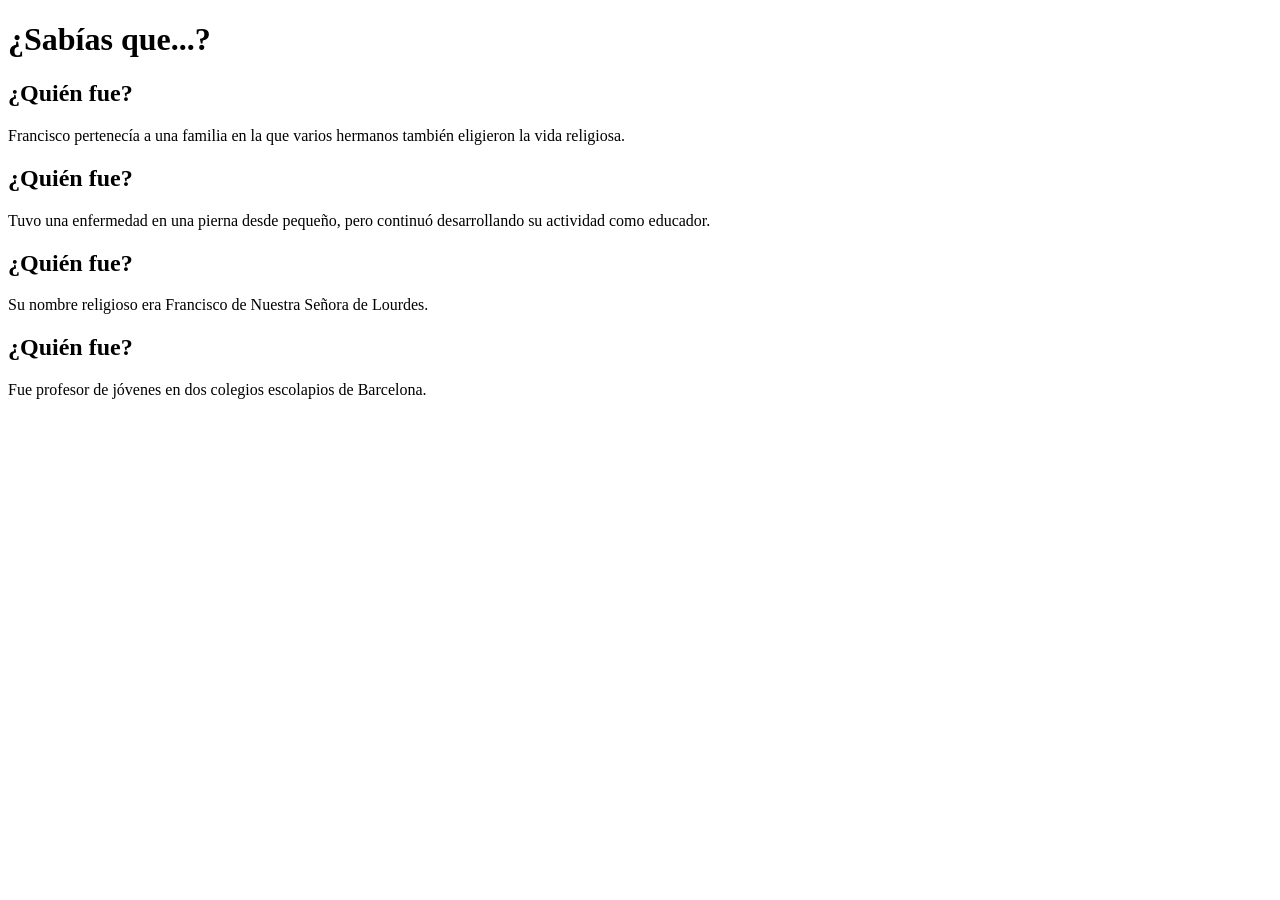
==== Pages/datos.html @ e95c7c8f "Add files via upload" ====
<!DOCTYPE html>
<html lang="en">
<head>
    <meta charset="UTF-8">
    <meta http-equiv="X-UA-Compatible" content="IE=edge">
    <meta name="viewport" content="width=device-width, initial-scale=1.0">
    <title>Document</title>
</head>
<body>
    <h1>¿Sabías que...?</h1>
    <div class="card">
                        
        <h2>¿Quién fue?</h2>
        <p>Francisco pertenecía a una familia en la que varios hermanos también eligieron la vida religiosa.</p>
     </div>
     <div class="card">
                        
        <h2>¿Quién fue?</h2>
        <p>Tuvo una enfermedad en una pierna desde pequeño, pero continuó desarrollando su actividad como educador.</p>
     </div>
     <div class="card">
                        
        <h2>¿Quién fue?</h2>
        <p>Su nombre religioso era Francisco de Nuestra Señora de Lourdes. </p>
     </div>
     <div class="card">
                        
        <h2>¿Quién fue?</h2>
        <p>Fue profesor de jóvenes en dos colegios escolapios de Barcelona.</p>
     </div>
</body>
</html>
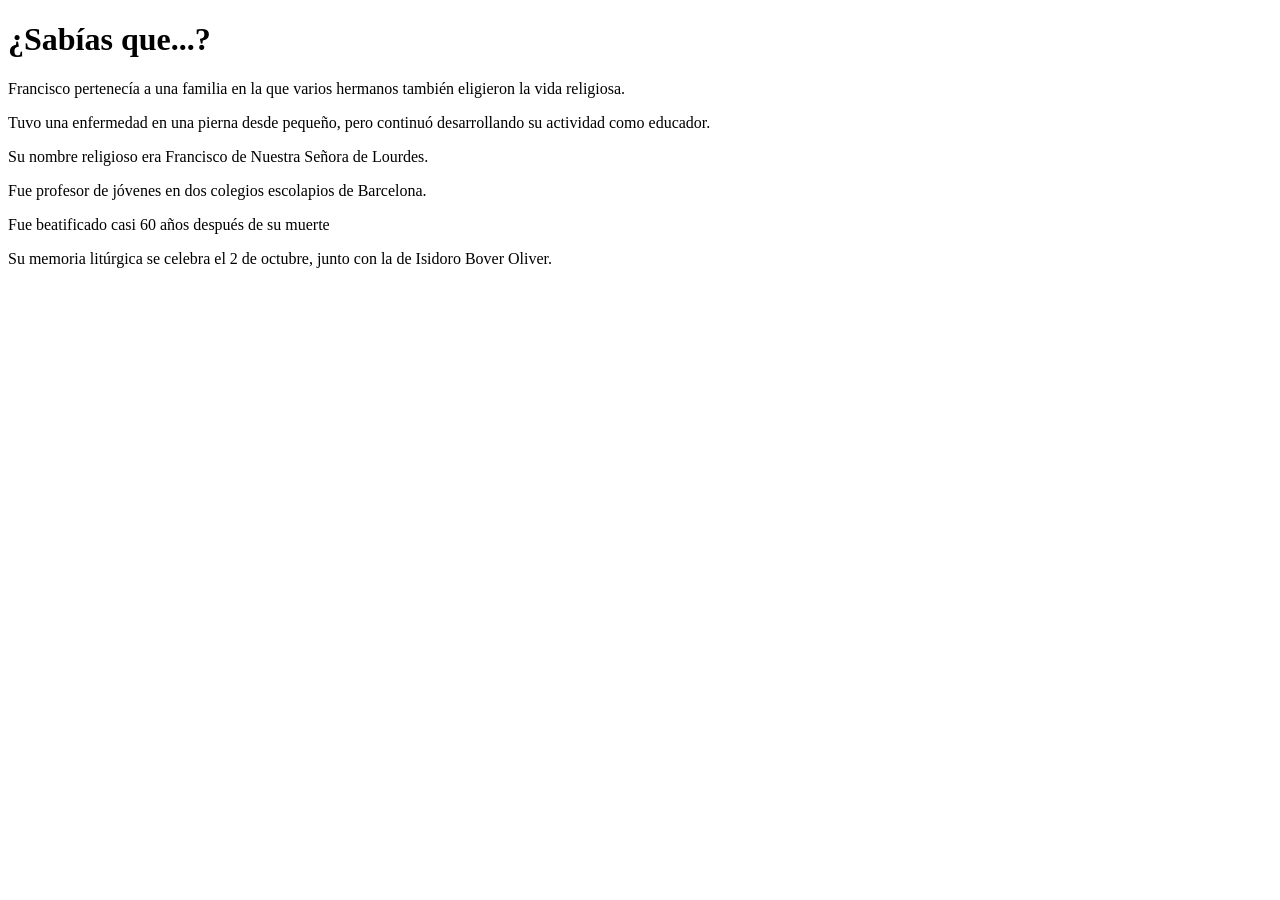
==== commit a12f04c8: "Add files via upload" ====
--- a/Pages/datos.html
+++ b/Pages/datos.html
@@ -8,25 +8,32 @@
 </head>
 <body>
     <h1>¿Sabías que...?</h1>
+
     <div class="card">
-                        
-        <h2>¿Quién fue?</h2>
         <p>Francisco pertenecía a una familia en la que varios hermanos también eligieron la vida religiosa.</p>
      </div>
+
+     <div class="card">
+        <p>Tuvo una enfermedad en una pierna desde pequeño, pero continuó desarrollando su actividad como educador.</p>
+     </div>
+
+     <div class="card">
+        <p>Su nombre religioso era Francisco de Nuestra Señora de Lourdes. </p>
+     </div>
+
      <div class="card">
                         
-        <h2>¿Quién fue?</h2>
-        <p>Tuvo una enfermedad en una pierna desde pequeño, pero continuó desarrollando su actividad como educador.</p>
-     </div>
-     <div class="card">
-                        
-        <h2>¿Quién fue?</h2>
-        <p>Su nombre religioso era Francisco de Nuestra Señora de Lourdes. </p>
-     </div>
-     <div class="card">
-                        
-        <h2>¿Quién fue?</h2>
         <p>Fue profesor de jóvenes en dos colegios escolapios de Barcelona.</p>
      </div>
+
+     <div class="card">
+             <p>Fue beatificado casi 60 años después de su muerte</p>           
+        
+    </div>
+
+    <div class="card">
+             <p>Su memoria litúrgica se celebra el 2 de octubre, junto con la de Isidoro Bover Oliver.</p>           
+        
+    </div>
 </body>
 </html>
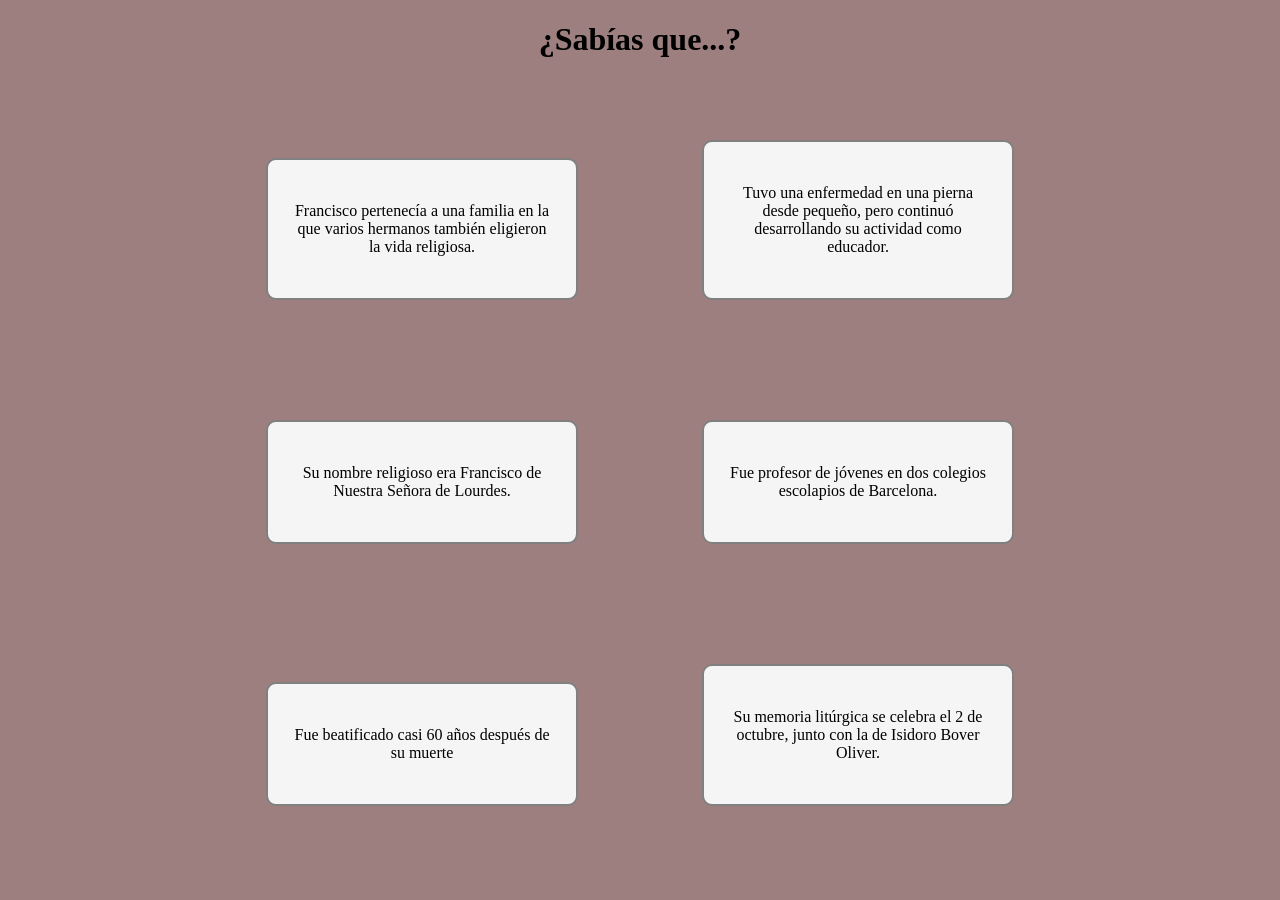
==== commit 8c0428b7: "Add files via upload" ====
--- a/Pages/datos.html
+++ b/Pages/datos.html
@@ -5,11 +5,13 @@
     <meta http-equiv="X-UA-Compatible" content="IE=edge">
     <meta name="viewport" content="width=device-width, initial-scale=1.0">
     <title>Document</title>
-</head>
+    <link rel="stylesheet" href="proyecto.css" 
+ </head>
 <body>
-    <h1>¿Sabías que...?</h1>
+    <h1>¿Sabías que...?</h1> 
 
     <div class="card">
+       
         <p>Francisco pertenecía a una familia en la que varios hermanos también eligieron la vida religiosa.</p>
      </div>
 
--- a/Pages/proyecto.css
+++ b/Pages/proyecto.css
@@ -0,0 +1,17 @@
+body{text-align:center;}
+
+.card{
+    width:20%;
+    margin:60px ;
+    padding:26px;
+    border:2px solid gray;
+    border-radius:10px;
+    background-color:#f5f5f5;
+    text-align:center;
+    display:inline-block;
+    }
+
+
+        body {font-family: 'Times New Roman', Times, serif; margin: 0;padding: 0; background-color: #9d7f7f;}
+       
+      
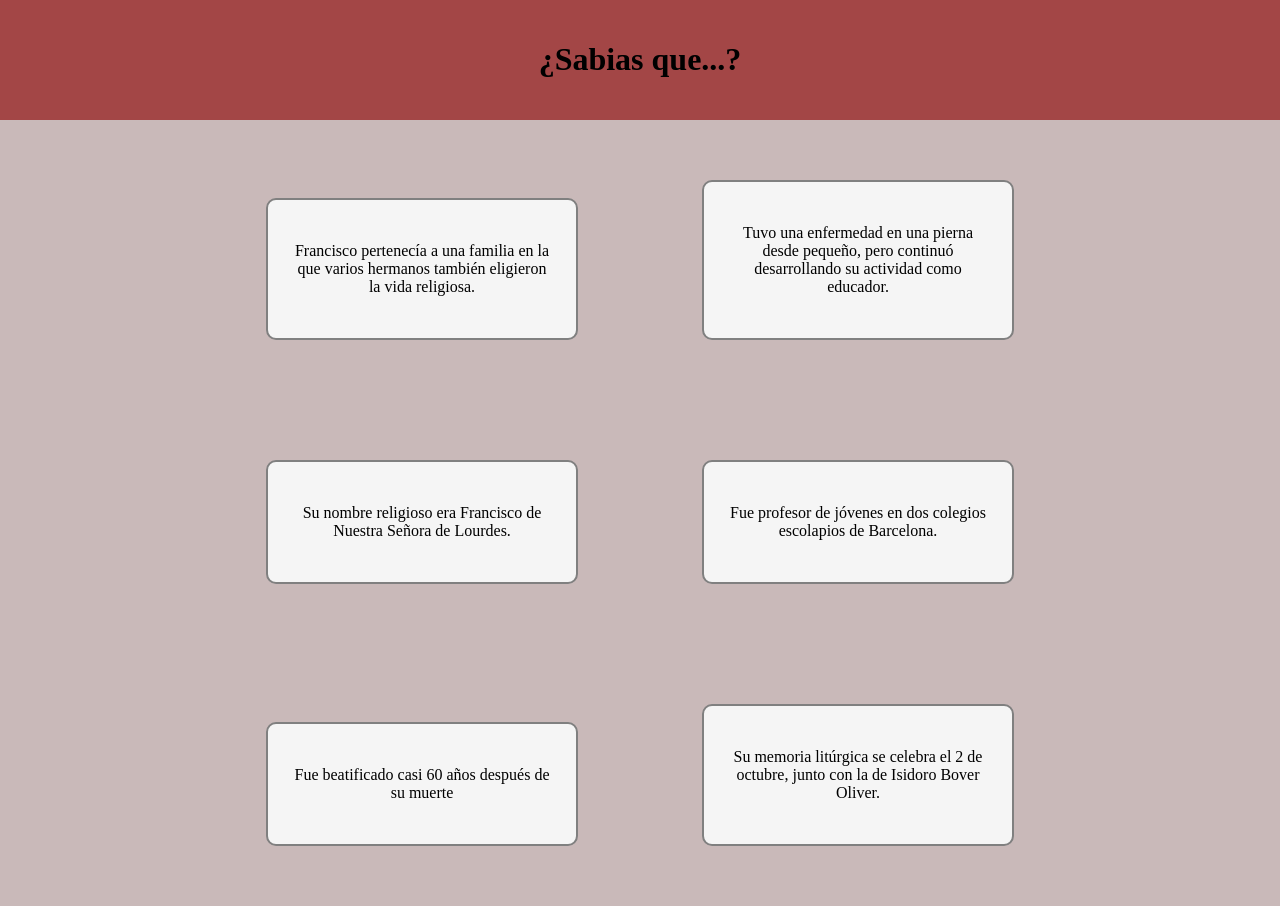
==== commit 179b830d: "Add files via upload" ====
--- a/Pages/datos.html
+++ b/Pages/datos.html
@@ -7,8 +7,11 @@
     <title>Document</title>
     <link rel="stylesheet" href="proyecto.css" 
  </head>
-<body>
-    <h1>¿Sabías que...?</h1> 
+<header> 
+    <h1>¿Sabias que...?</h1>
+</header>
+
+ <body>
 
     <div class="card">
        
--- a/Pages/proyecto.css
+++ b/Pages/proyecto.css
@@ -12,6 +12,7 @@
     }
 
 
-        body {font-family: 'Times New Roman', Times, serif; margin: 0;padding: 0; background-color: #9d7f7f;}
+        body {font-family: 'Times New Roman', Times, serif; margin: 0;padding: 0; background-color: #c9b9b9;}
+         header { background-color: #a13d3dea; color:#000000; padding: 20px; text-align: center; } 
        
       
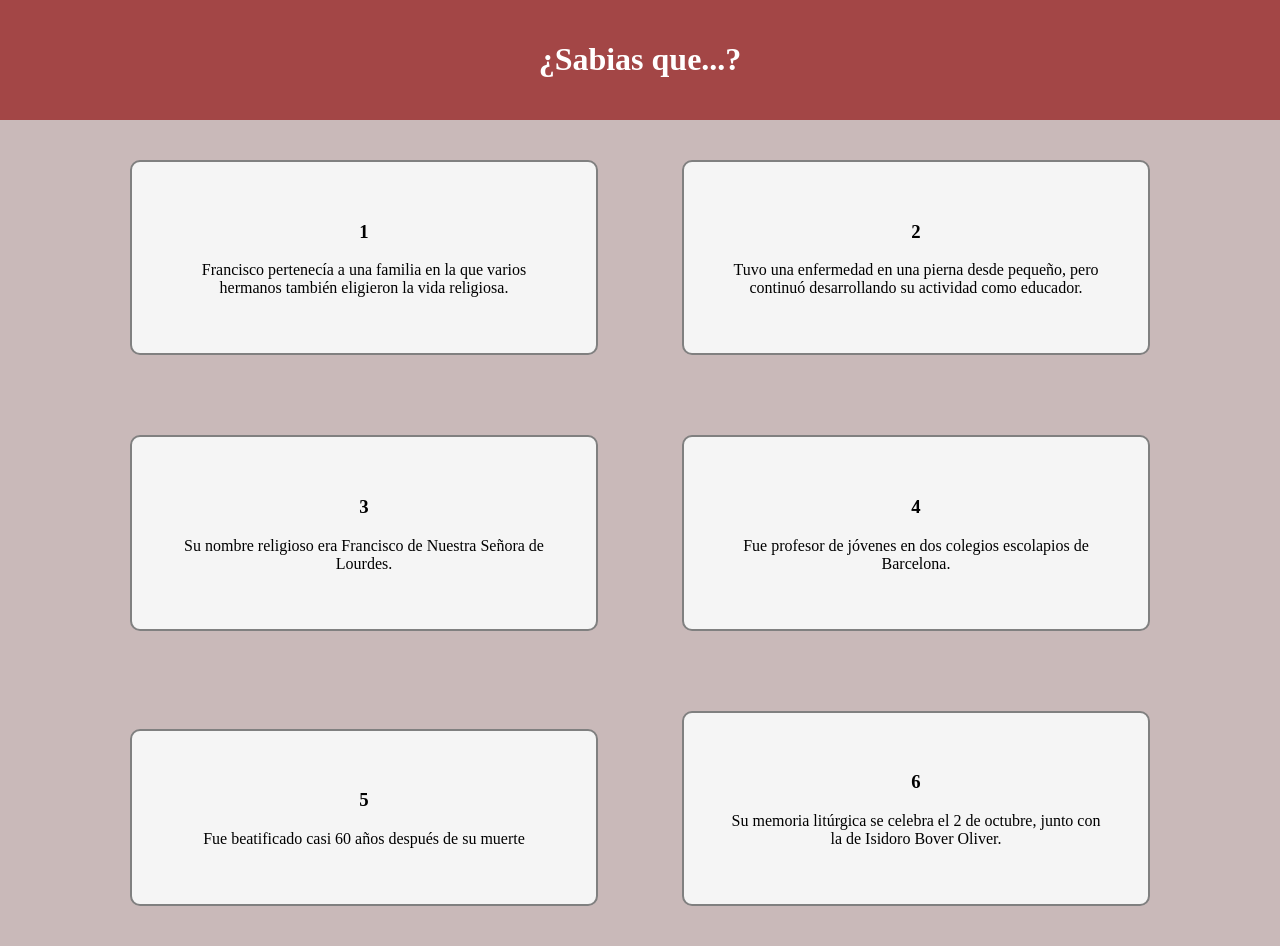
==== commit 0db766fc: "Add files via upload" ====
--- a/Pages/datos.html
+++ b/Pages/datos.html
@@ -5,7 +5,7 @@
     <meta http-equiv="X-UA-Compatible" content="IE=edge">
     <meta name="viewport" content="width=device-width, initial-scale=1.0">
     <title>Document</title>
-    <link rel="stylesheet" href="proyecto.css" 
+    <link rel="stylesheet" href="proyecto.css" >
  </head>
 <header> 
     <h1>¿Sabias que...?</h1>
@@ -14,29 +14,33 @@
  <body>
 
     <div class="card">
-       
+       <h3>1</h3>
         <p>Francisco pertenecía a una familia en la que varios hermanos también eligieron la vida religiosa.</p>
      </div>
 
      <div class="card">
+      <h3>2</h3>
         <p>Tuvo una enfermedad en una pierna desde pequeño, pero continuó desarrollando su actividad como educador.</p>
      </div>
 
      <div class="card">
+      <h3>3</h3>
         <p>Su nombre religioso era Francisco de Nuestra Señora de Lourdes. </p>
      </div>
 
      <div class="card">
-                        
+      <h3>4</h3> 
         <p>Fue profesor de jóvenes en dos colegios escolapios de Barcelona.</p>
      </div>
 
      <div class="card">
+      <h3>5</h3>
              <p>Fue beatificado casi 60 años después de su muerte</p>           
         
     </div>
 
     <div class="card">
+      <h3>6</h3>
              <p>Su memoria litúrgica se celebra el 2 de octubre, junto con la de Isidoro Bover Oliver.</p>           
         
     </div>
--- a/Pages/proyecto.css
+++ b/Pages/proyecto.css
@@ -1,9 +1,9 @@
 body{text-align:center;}
 
 .card{
-    width:20%;
-    margin:60px ;
-    padding:26px;
+    width:30%;
+    margin:40px ;
+    padding:40px;
     border:2px solid gray;
     border-radius:10px;
     background-color:#f5f5f5;
@@ -13,6 +13,5 @@
 
 
         body {font-family: 'Times New Roman', Times, serif; margin: 0;padding: 0; background-color: #c9b9b9;}
-         header { background-color: #a13d3dea; color:#000000; padding: 20px; text-align: center; } 
-       
-      +         header { background-color: #a13d3dea; color:#ffffff; padding: 20px; text-align: center; } 
+       
